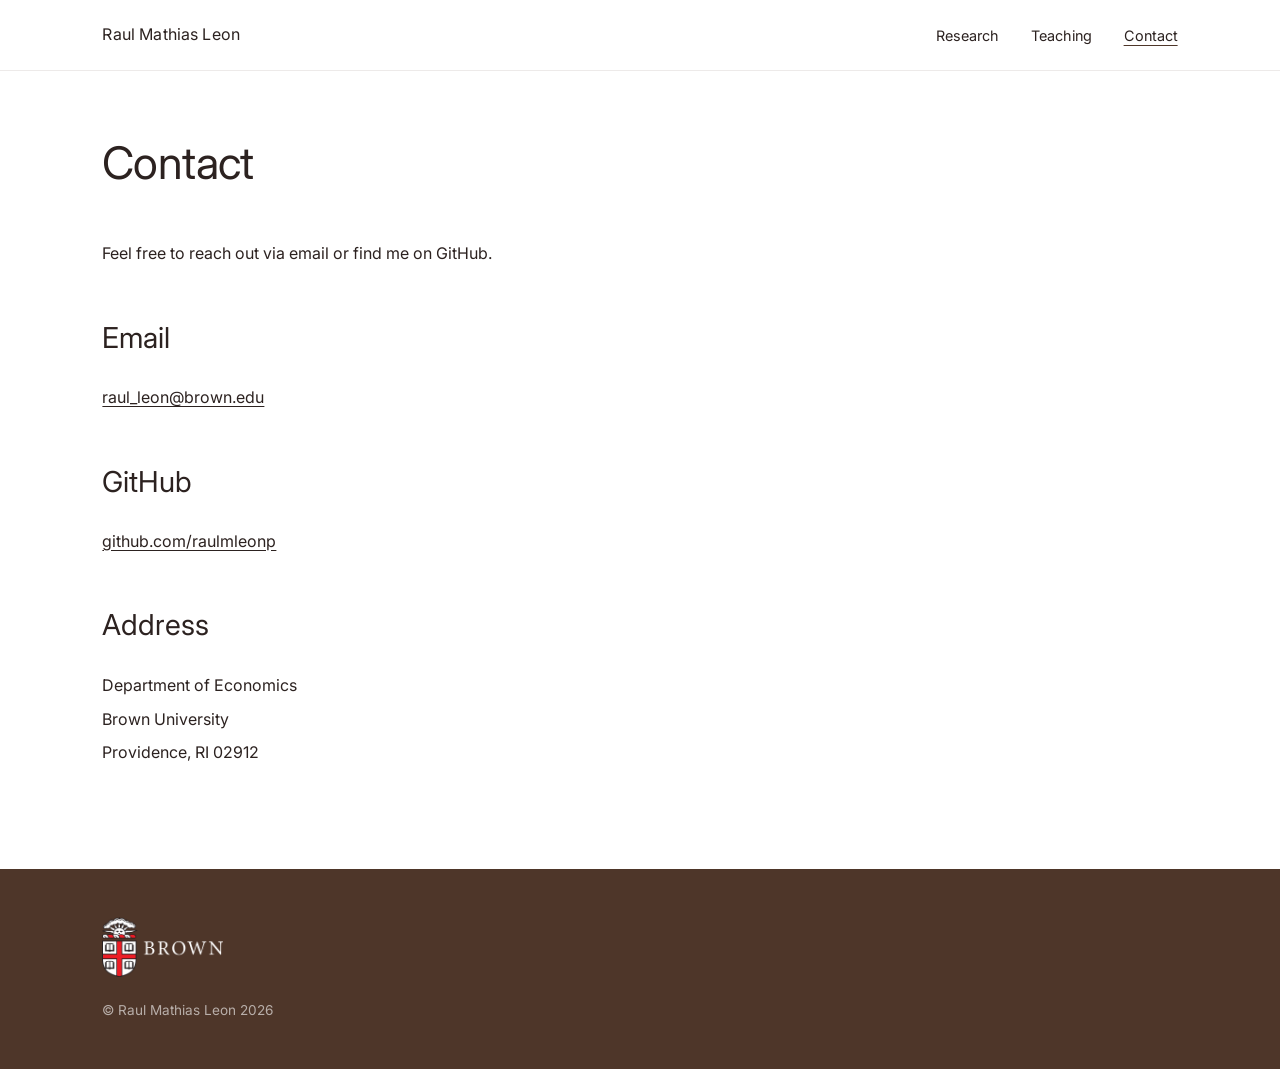
==== contact.html @ b476d2e8 "Add contact page with email and GitHub link, update nav across all pages Co-Authored-By: Claude Opus" ====
<!DOCTYPE html>
<html lang="en">
<head>
  <meta charset="UTF-8">
  <meta name="viewport" content="width=device-width, initial-scale=1.0">
  <title>Contact &mdash; Raul Mathias Leon</title>
  <link rel="preconnect" href="https://fonts.googleapis.com">
  <link rel="preconnect" href="https://fonts.gstatic.com" crossorigin>
  <link href="https://fonts.googleapis.com/css2?family=Inter:wght@300;400;700&display=swap" rel="stylesheet">
  <link rel="stylesheet" href="styles.css">
</head>
<body class="inner-page">

  <header class="navbar page-nav">
    <a href="./" class="site-name">Raul Mathias Leon</a>
    <nav>
      <a href="research">Research</a>
      <a href="teaching">Teaching</a>
      <a href="contact" class="active">Contact</a>
    </nav>
  </header>

  <main class="page-content">
    <h1>Contact</h1>

    <p>Feel free to reach out via email or find me on GitHub.</p>

    <h2>Email</h2>
    <a class="contact-link" href="mailto:raul_leon@brown.edu">raul_leon@brown.edu</a>

    <h2>GitHub</h2>
    <a class="contact-link" href="https://github.com/raulmleonp" target="_blank">github.com/raulmleonp</a>

    <h2>Address</h2>
    <p>Department of Economics</p>
    <p>Brown University</p>
    <p>Providence, RI 02912</p>
  </main>

  <footer class="footer">
    <a href="https://www.brown.edu" target="_blank">
      <img src="brown-logo.png" alt="Brown University" style="height: 60px; margin-bottom: 1rem;">
    </a>
    <p>&copy; Raul Mathias Leon 2026</p>
  </footer>

</body>
</html>
---- styles.css ----
/* Reset & Base */
*, *::before, *::after {
  margin: 0;
  padding: 0;
  box-sizing: border-box;
}

:root {
  --brown: #4E3629;
  --brown-light: #6B4C3B;
  --bg-home: #F1ECE7;
  --bg-page: #ffffff;
  --text-primary: #2C2220;
  --text-secondary: #8C7E78;
  --border-color: rgba(78, 54, 41, 0.1);
  --font-main: 'Inter', -apple-system, BlinkMacSystemFont, 'Segoe UI', Roboto, sans-serif;
  --max-width: 1200px;
  --side-padding: 8vw;
}

html {
  font-size: 16px;
  scroll-behavior: smooth;
}

body {
  font-family: var(--font-main);
  color: var(--text-primary);
  line-height: 1.6;
  -webkit-font-smoothing: antialiased;
}

a {
  color: var(--text-primary);
  text-decoration: none;
}

/* ─── Navbar ─── */
.navbar {
  display: flex;
  justify-content: space-between;
  align-items: center;
  padding: 1.4rem var(--side-padding);
  position: fixed;
  top: 0;
  left: 0;
  right: 0;
  z-index: 100;
  background: transparent;
}

.navbar.page-nav {
  background: var(--bg-page);
  border-bottom: 1px solid var(--border-color);
}

.navbar .site-name {
  font-size: 1rem;
  font-weight: 400;
  letter-spacing: 0.01em;
}

.navbar nav {
  display: flex;
  gap: 2rem;
}

.navbar nav a {
  font-size: 0.9rem;
  font-weight: 400;
  transition: opacity 0.2s;
}

.navbar nav a:hover {
  opacity: 0.6;
}

.navbar nav a.active {
  text-decoration: underline;
  text-underline-offset: 4px;
  text-decoration-color: var(--brown);
}

/* ─── Homepage ─── */
.home-page {
  background: var(--bg-home);
  min-height: 100vh;
}

.home-content {
  display: grid;
  grid-template-columns: 1fr 1fr;
  min-height: 100vh;
  padding: 0 var(--side-padding);
  max-width: var(--max-width);
  margin: 0 auto;
  align-items: center;
  gap: 4rem;
}

.home-left {
  padding-top: 5rem;
}

.home-left h1 {
  font-size: 3rem;
  font-weight: 400;
  line-height: 1.15;
  margin-bottom: 1.5rem;
  letter-spacing: -0.02em;
}

.home-left .bio {
  font-size: 1rem;
  font-weight: 400;
  line-height: 1.7;
  max-width: 460px;
  margin-bottom: 3rem;
  color: var(--text-primary);
}

.home-left .bio p + p {
  margin-top: 0.8rem;
}

.contact-info {
  margin-bottom: 2rem;
}

.contact-info p {
  margin-bottom: 0.4rem;
}

.contact-info a {
  font-size: 0.95rem;
  color: var(--brown-light);
  text-decoration: underline;
  text-underline-offset: 3px;
}

.contact-info a:hover {
  opacity: 0.6;
}

.nav-links {
  display: flex;
  flex-direction: column;
  gap: 1.8rem;
}

.nav-links a {
  font-size: 1rem;
  font-weight: 700;
  transition: opacity 0.2s;
}

.nav-links a:hover {
  opacity: 0.6;
}

.home-right {
  display: flex;
  align-items: center;
  justify-content: center;
  padding-top: 5rem;
}

.home-right img {
  width: 100%;
  max-width: 480px;
  height: auto;
  object-fit: cover;
  aspect-ratio: 3 / 4;
}

/* ─── Inner Pages ─── */
.inner-page {
  background: var(--bg-page);
  min-height: 100vh;
  padding-top: 5rem;
}

.page-hero {
  height: 320px;
  background-size: cover;
  background-position: center 40%;
  display: flex;
  align-items: flex-end;
  padding: 2rem var(--side-padding);
  position: relative;
}

.page-hero::after {
  content: '';
  position: absolute;
  inset: 0;
  background: linear-gradient(to top, rgba(44, 34, 32, 0.55), rgba(44, 34, 32, 0.1));
}

.page-hero h1 {
  position: relative;
  z-index: 1;
  color: #fff;
  font-size: 2.8rem;
  font-weight: 400;
  letter-spacing: -0.02em;
  margin: 0;
}

.page-content {
  max-width: 750px;
  padding: 3rem var(--side-padding) 6rem;
}

.page-content h1 {
  font-size: 2.8rem;
  font-weight: 400;
  letter-spacing: -0.02em;
  margin-bottom: 2.5rem;
}

.page-content h2 {
  font-size: 1.8rem;
  font-weight: 400;
  margin-top: 3rem;
  margin-bottom: 1.5rem;
}

.page-content p {
  font-size: 1rem;
  line-height: 1.7;
  margin-bottom: 0.4rem;
}

.page-content .paper {
  margin-top: 1.8rem;
}

.page-content .paper-title {
  margin-top: 0;
  margin-bottom: 0.2rem;
}

.page-content .paper-title a {
  color: var(--brown-light);
  text-decoration: underline;
  text-underline-offset: 3px;
}

.page-content .paper-title a:hover {
  opacity: 0.6;
}

.page-content .paper-authors {
  color: var(--text-secondary);
  font-size: 0.95rem;
  margin-bottom: 0.1rem;
}

.page-content .paper-authors a {
  color: var(--brown-light);
  text-decoration: underline;
  text-underline-offset: 3px;
}

.page-content .paper-authors a:hover {
  opacity: 0.6;
}

.page-content .paper-detail {
  color: var(--text-secondary);
}

.page-content .paper-detail a {
  color: var(--brown-light);
  text-decoration: underline;
  text-underline-offset: 3px;
}

.page-content .paper-detail a:hover {
  opacity: 0.6;
}

.abstract-toggle {
  background: none;
  border: none;
  padding: 0;
  font-family: var(--font-main);
  font-size: 0.9rem;
  color: var(--text-secondary);
  cursor: pointer;
  text-decoration: underline;
  text-underline-offset: 3px;
  margin-top: 0.2rem;
}

.abstract-toggle:hover {
  opacity: 0.6;
}

.abstract-content {
  display: none;
  margin-top: 0.6rem;
  padding-left: 1rem;
  border-left: 2px solid var(--border-color);
  font-size: 0.92rem;
  line-height: 1.65;
  color: var(--text-secondary);
}

.abstract-content.open {
  display: block;
}

.page-content .journal {
  font-style: italic;
}

.contact-link {
  display: block;
  font-size: 1rem;
  margin-bottom: 1.5rem;
  text-decoration: underline;
  text-underline-offset: 3px;
}

.contact-link:hover {
  opacity: 0.6;
}

/* ─── Footer ─── */
.footer {
  padding: 3rem var(--side-padding);
  background: var(--brown);
  color: rgba(255, 255, 255, 0.6);
  font-size: 0.85rem;
}

.footer.home-footer {
  background: var(--brown);
}

/* ─── Responsive ─── */
@media (max-width: 768px) {
  .home-content {
    grid-template-columns: 1fr;
    padding-top: 6rem;
    gap: 2rem;
  }

  .home-left {
    padding-top: 0;
  }

  .home-left h1 {
    font-size: 2.2rem;
  }

  .home-right {
    padding-top: 0;
    order: -1;
  }

  .home-right img {
    max-width: 300px;
  }

  .page-content h1 {
    font-size: 2rem;
  }

  .page-hero {
    height: 220px;
  }

  .page-hero h1 {
    font-size: 2rem;
  }
}
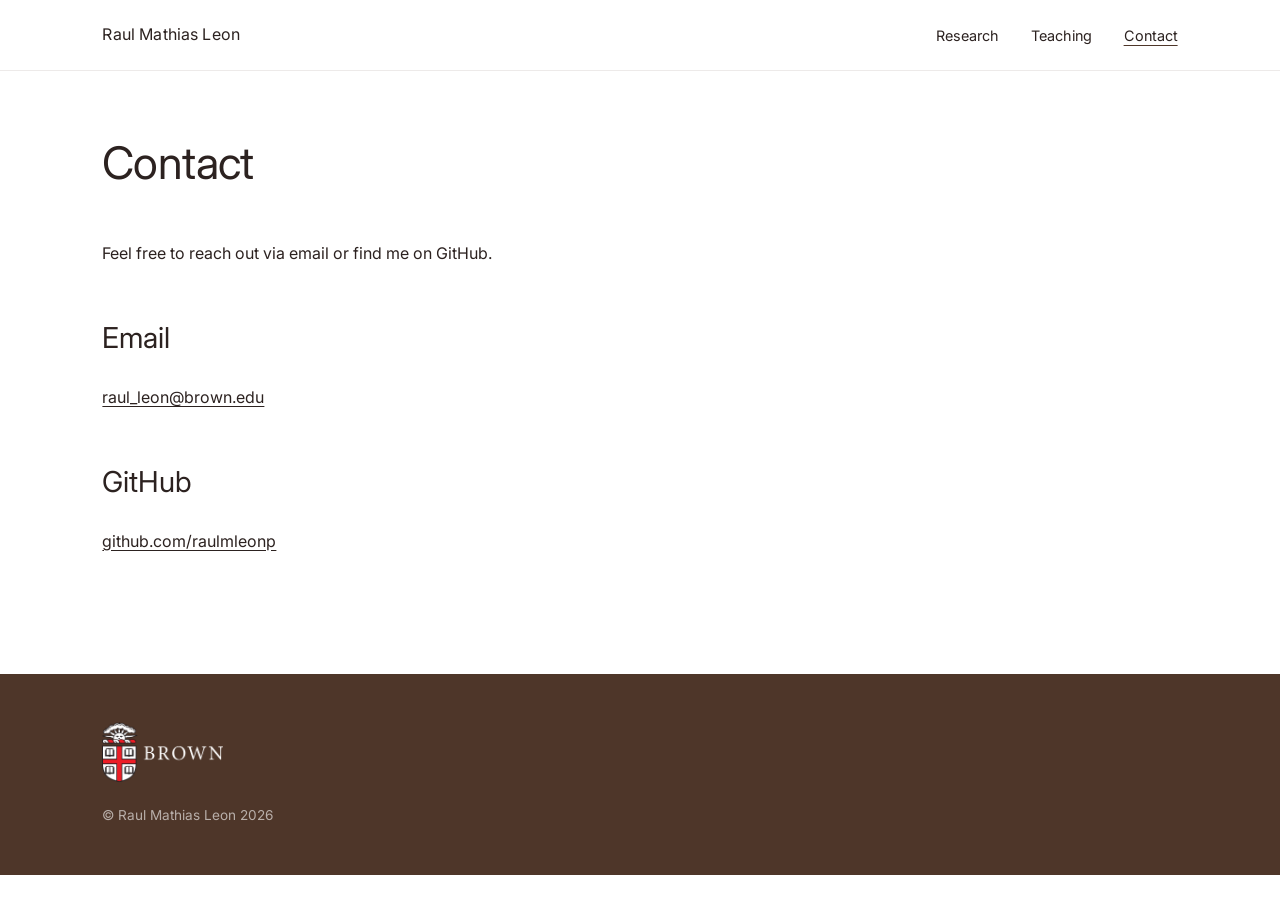
==== commit 31cc2a7a: "Remove address section from contact page Co-Authored-By: Claude Opus 4.6 (1M context) <noreply@anthr" ====
--- a/contact.html
+++ b/contact.html
@@ -31,10 +31,6 @@
     <h2>GitHub</h2>
     <a class="contact-link" href="https://github.com/raulmleonp" target="_blank">github.com/raulmleonp</a>
 
-    <h2>Address</h2>
-    <p>Department of Economics</p>
-    <p>Brown University</p>
-    <p>Providence, RI 02912</p>
   </main>
 
   <footer class="footer">
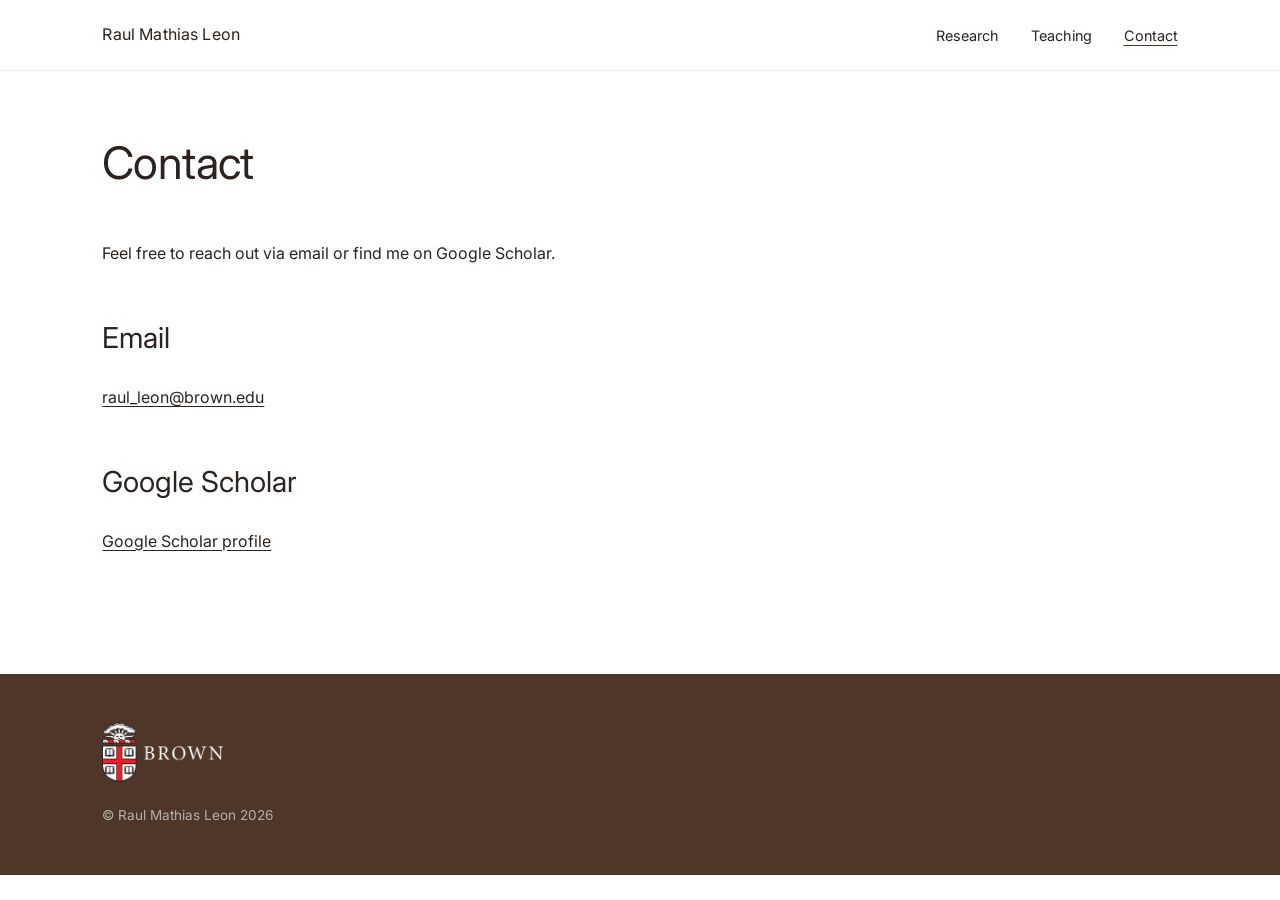
==== commit 152a262a: "Swap GitHub for Google Scholar on contact, link working paper to RePEc" ====
--- a/contact.html
+++ b/contact.html
@@ -23,13 +23,13 @@
   <main class="page-content">
     <h1>Contact</h1>
 
-    <p>Feel free to reach out via email or find me on GitHub.</p>
+    <p>Feel free to reach out via email or find me on Google Scholar.</p>
 
     <h2>Email</h2>
     <a class="contact-link" href="mailto:raul_leon@brown.edu">raul_leon@brown.edu</a>
 
-    <h2>GitHub</h2>
-    <a class="contact-link" href="https://github.com/raulmleonp" target="_blank">github.com/raulmleonp</a>
+    <h2>Google Scholar</h2>
+    <a class="contact-link" href="https://scholar.google.com/citations?view_op=list_works&amp;hl=en&amp;user=SvYRTOoAAAAJ" target="_blank">Google Scholar profile</a>
 
   </main>
 
--- a/styles.css
+++ b/styles.css
@@ -342,38 +342,203 @@
 
 /* ─── Responsive ─── */
 @media (max-width: 768px) {
+  :root {
+    --side-padding: 6vw;
+  }
+
+  /* Navbar */
+  .navbar {
+    padding: 0.85rem var(--side-padding);
+    background: var(--bg-home);
+    border-bottom: 1px solid var(--border-color);
+  }
+
+  .navbar.page-nav {
+    background: var(--bg-page);
+  }
+
+  .navbar .site-name {
+    font-size: 0.9rem;
+    white-space: nowrap;
+    max-width: 45%;
+    overflow: hidden;
+    text-overflow: ellipsis;
+  }
+
+  .navbar nav {
+    gap: 1rem;
+  }
+
+  .navbar nav a {
+    font-size: 0.82rem;
+    white-space: nowrap;
+  }
+
+  /* Homepage */
   .home-content {
     grid-template-columns: 1fr;
-    padding-top: 6rem;
-    gap: 2rem;
+    min-height: 0;
+    padding-top: 5rem;
+    padding-bottom: 4rem;
+    gap: 1.5rem;
+    align-items: start;
+    text-align: center;
   }
 
   .home-left {
     padding-top: 0;
+    display: flex;
+    flex-direction: column;
+    align-items: center;
   }
 
   .home-left h1 {
-    font-size: 2.2rem;
+    font-size: 1.85rem;
+    margin-bottom: 1rem;
+    line-height: 1.2;
+  }
+
+  .home-left .bio {
+    font-size: 0.95rem;
+    line-height: 1.65;
+    margin-bottom: 1.75rem;
+    max-width: 100%;
+    text-align: left;
+  }
+
+  .home-left .bio p + p {
+    margin-top: 0.7rem;
+  }
+
+  .nav-links {
+    flex-direction: row;
+    flex-wrap: wrap;
+    justify-content: center;
+    gap: 1.5rem 1.75rem;
+  }
+
+  .nav-links a {
+    font-size: 0.95rem;
   }
 
   .home-right {
-    padding-top: 0;
+    padding-top: 0.5rem;
     order: -1;
   }
 
   .home-right img {
-    max-width: 300px;
+    max-width: 200px;
+    border-radius: 4px;
+  }
+
+  /* Inner pages */
+  .inner-page {
+    padding-top: 4rem;
+  }
+
+  .page-hero {
+    height: 200px;
+    padding: 1.5rem var(--side-padding);
+  }
+
+  .page-hero h1 {
+    font-size: 1.9rem;
+  }
+
+  .page-content {
+    padding: 2rem var(--side-padding) 4rem;
   }
 
   .page-content h1 {
-    font-size: 2rem;
+    font-size: 1.9rem;
+    margin-bottom: 1.75rem;
+  }
+
+  .page-content h2 {
+    font-size: 1.4rem;
+    margin-top: 2.25rem;
+    margin-bottom: 1.1rem;
+  }
+
+  .page-content p {
+    font-size: 0.98rem;
+  }
+
+  .page-content .paper {
+    margin-top: 1.5rem;
+  }
+
+  .page-content .paper-authors {
+    font-size: 0.9rem;
+  }
+
+  .abstract-content {
+    font-size: 0.9rem;
+    padding-left: 0.85rem;
+  }
+
+  /* Footer */
+  .footer {
+    padding: 2rem var(--side-padding);
+    font-size: 0.8rem;
+  }
+}
+
+@media (max-width: 420px) {
+  :root {
+    --side-padding: 4vw;
+  }
+
+  .navbar {
+    padding: 0.75rem var(--side-padding);
+  }
+
+  .navbar .site-name {
+    font-size: 0.8rem;
+    max-width: 42%;
+  }
+
+  .navbar nav {
+    gap: 0.75rem;
+  }
+
+  .navbar nav a {
+    font-size: 0.75rem;
+  }
+
+  .home-left h1 {
+    font-size: 1.65rem;
+  }
+
+  .home-left .bio {
+    font-size: 0.9rem;
+  }
+
+  .nav-links {
+    gap: 1.2rem 1.4rem;
+  }
+
+  .nav-links a {
+    font-size: 0.9rem;
+  }
+
+  .home-right img {
+    max-width: 170px;
   }
 
   .page-hero {
-    height: 220px;
+    height: 170px;
   }
 
   .page-hero h1 {
-    font-size: 2rem;
-  }
-}
+    font-size: 1.65rem;
+  }
+
+  .page-content h1 {
+    font-size: 1.7rem;
+  }
+
+  .page-content h2 {
+    font-size: 1.25rem;
+  }
+}
